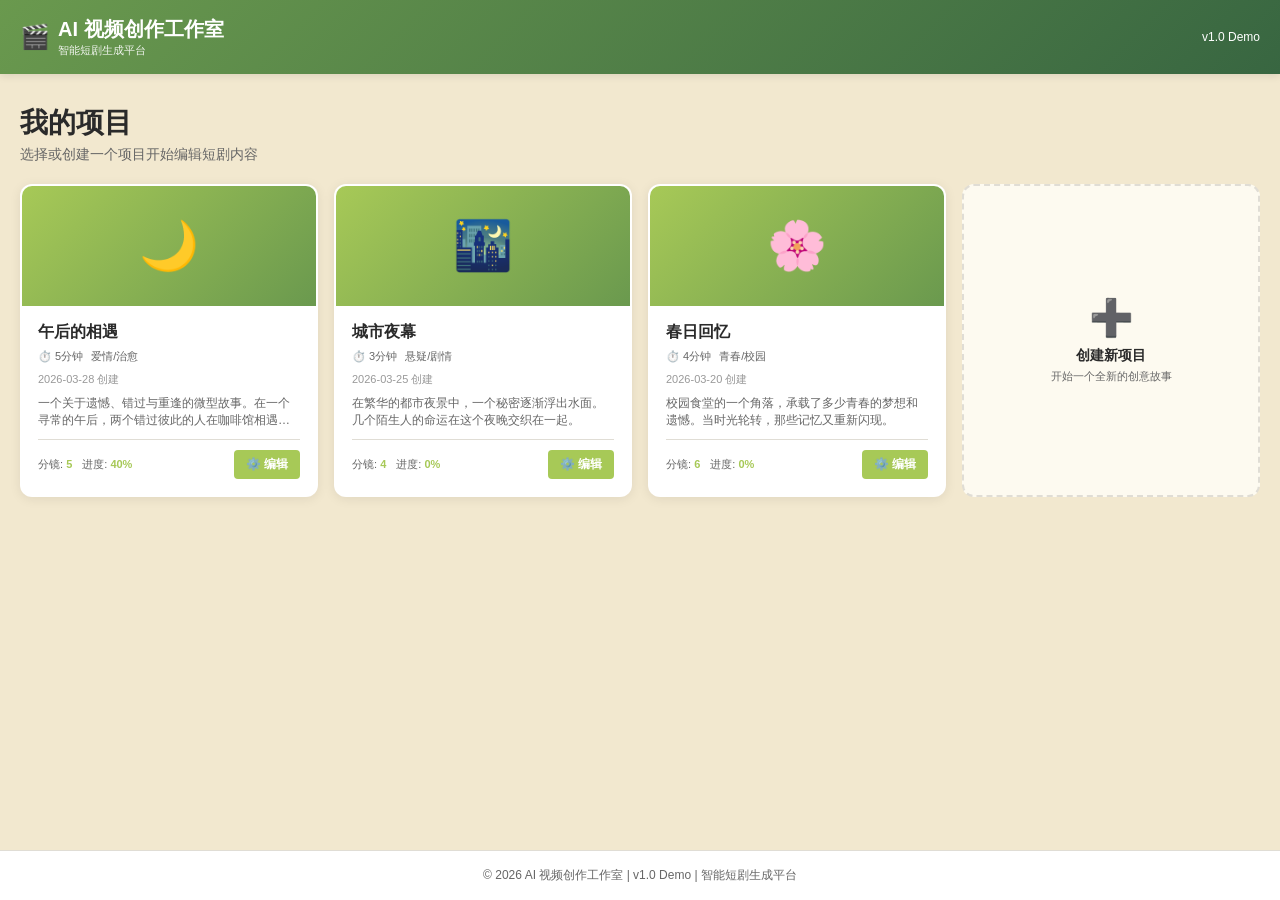
==== dashboard.html @ 42589d7a "first commit" ====
<!DOCTYPE html>
<html lang="zh-CN">
<head>
    <meta charset="UTF-8">
    <meta name="viewport" content="width=device-width, initial-scale=1.0">
    <title>AI 视频生成工作室 - 项目仪表板</title>
    <style>
        * {
            margin: 0;
            padding: 0;
            box-sizing: border-box;
        }

        body {
            background-color: #F2E8CF;
            font-family: -apple-system, BlinkMacSystemFont, 'Segoe UI', Roboto, 'Helvetica Neue', Arial, sans-serif;
            display: flex;
            flex-direction: column;
            min-height: 100vh;
        }

        main {
            flex: 1;
        }

        /* 顶部导航 */
        .header {
            background: linear-gradient(135deg, #6A994E 0%, #386641 100%);
            color: white;
            padding: 16px 20px;
            box-shadow: 0 2px 8px rgba(0, 0, 0, 0.1);
        }

        .header-content {
            max-width: 1600px;
            margin: 0 auto;
            display: flex;
            justify-content: space-between;
            align-items: center;
        }

        .logo {
            display: flex;
            align-items: center;
            gap: 8px;
        }

        .logo-text h1 {
            margin: 0;
            font-size: 20px;
            font-weight: 600;
        }

        .logo-text p {
            margin: 0;
            font-size: 11px;
            opacity: 0.9;
        }

        /* 仪表板容器 */
        .dashboard-container {
            max-width: 1600px;
            margin: 30px auto;
            padding: 0 20px;
        }

        .dashboard-title {
            font-size: 28px;
            font-weight: 700;
            color: #2a2a2a;
            margin-bottom: 4px;
        }

        .dashboard-subtitle {
            font-size: 14px;
            color: #666666;
            margin-bottom: 20px;
        }

        /* 项目网格 */
        .projects-grid {
            display: grid;
            grid-template-columns: repeat(5, 1fr);
            gap: 16px;
            margin-bottom: 20px;
        }

        /* 项目卡片 */
        .project-card {
            background: white;
            border-radius: 12px;
            overflow: hidden;
            box-shadow: 0 2px 12px rgba(0, 0, 0, 0.08);
            transition: all 0.3s ease;
            cursor: pointer;
            display: flex;
            flex-direction: column;
            border: 2px solid transparent;
        }

        .project-card:hover {
            transform: translateY(-4px);
            box-shadow: 0 8px 24px rgba(0, 0, 0, 0.12);
            border-color: #A7C957;
        }

        .project-card-image {
            width: 100%;
            height: 120px;
            background: linear-gradient(135deg, #A7C957 0%, #6A994E 100%);
            display: flex;
            align-items: center;
            justify-content: center;
            font-size: 48px;
        }

        .project-card-content {
            padding: 16px;
            flex: 1;
            display: flex;
            flex-direction: column;
        }

        .project-card-title {
            font-size: 16px;
            font-weight: 600;
            color: #2a2a2a;
            margin-bottom: 6px;
        }

        .project-card-meta {
            display: flex;
            gap: 8px;
            font-size: 11px;
            color: #666666;
            margin-bottom: 8px;
        }

        .project-card-meta span {
            display: flex;
            align-items: center;
            gap: 2px;
        }

        .project-card-desc {
            font-size: 12px;
            color: #666666;
            line-height: 1.4;
            margin-bottom: auto;
            min-height: 30px;
            display: -webkit-box;
            -webkit-line-clamp: 2;
            line-clamp: 2;
            -webkit-box-orient: vertical;
            overflow: hidden;
        }

        .project-card-footer {
            display: flex;
            justify-content: space-between;
            align-items: center;
            padding-top: 10px;
            border-top: 1px solid #e0ddd5;
            margin-top: 10px;
        }

        .project-stats {
            display: flex;
            gap: 10px;
            font-size: 11px;
        }

        .stat-item {
            color: #666666;
        }

        .stat-value {
            font-weight: 600;
            color: #A7C957;
        }

        .project-btn {
            background-color: #A7C957;
            color: white;
            border: none;
            padding: 6px 12px;
            border-radius: 4px;
            font-size: 12px;
            font-weight: 600;
            cursor: pointer;
            transition: all 0.3s ease;
            white-space: nowrap;
        }

        .project-btn:hover {
            background-color: #95b84e;
            transform: scale(1.05);
        }

        .project-btn:active {
            transform: scale(0.98);
        }

        /* 新建项目卡片 */
        .create-project-card {
            background: #fdfaf0;
            border: 2px dashed #e0ddd5;
            border-radius: 12px;
            padding: 20px 16px;
            display: flex;
            flex-direction: column;
            align-items: center;
            justify-content: center;
            cursor: pointer;
            transition: all 0.3s ease;
        }

        .create-project-card:hover {
            border-color: #A7C957;
            background: #f5f0e8;
        }

        .create-icon {
            font-size: 36px;
            margin-bottom: 8px;
        }

        .create-text {
            font-size: 14px;
            font-weight: 600;
            color: #2a2a2a;
            text-align: center;
        }

        .create-subtext {
            font-size: 11px;
            color: #666666;
            text-align: center;
            margin-top: 4px;
        }

        /* 页脚 */
        .footer {
            background: white;
            border-top: 1px solid #e0ddd5;
            padding: 16px 20px;
            margin-top: auto;
            text-align: center;
            color: #666666;
            font-size: 12px;
        }

        /* 响应式 */
        @media (max-width: 1400px) {
            .projects-grid {
                grid-template-columns: repeat(4, 1fr);
            }
        }

        @media (max-width: 1024px) {
            .projects-grid {
                grid-template-columns: repeat(3, 1fr);
            }
        }

        @media (max-width: 768px) {
            .projects-grid {
                grid-template-columns: repeat(2, 1fr);
                gap: 12px;
            }

            .header-content {
                flex-direction: column;
                gap: 12px;
                text-align: center;
            }

            .dashboard-container {
                padding: 0 12px;
            }

            .dashboard-title {
                font-size: 22px;
            }
        }

        @media (max-width: 480px) {
            .projects-grid {
                grid-template-columns: 1fr;
            }
        }
    </style>
</head>
<body>
    <!-- 顶部导航 -->
    <header class="header">
        <div class="header-content">
            <div class="logo">
                <div style="font-size: 24px;">🎬</div>
                <div class="logo-text">
                    <h1>AI 视频创作工作室</h1>
                    <p>智能短剧生成平台</p>
                </div>
            </div>
            <div style="color: white; font-size: 12px;">v1.0 Demo</div>
        </div>
    </header>

    <!-- 主内容 -->
    <main>
        <div class="dashboard-container">
        <h2 class="dashboard-title">我的项目</h2>
        <p class="dashboard-subtitle">选择或创建一个项目开始编辑短剧内容</p>

        <!-- 项目网格 -->
        <div class="projects-grid">
            <!-- 项目1: 午后的相遇 -->
            <div class="project-card" style="cursor: default;">
                <div class="project-card-image">🌙</div>
                <div class="project-card-content">
                    <div class="project-card-title">午后的相遇</div>
                    <div class="project-card-meta">
                        <span>⏱️ 5分钟</span>
                        <span>爱情/治愈</span>
                    </div>
                    <div style="font-size: 11px; color: #999; margin-bottom: 8px;">2026-03-28 创建</div>
                    <p class="project-card-desc">
                        一个关于遗憾、错过与重逢的微型故事。在一个寻常的午后，两个错过彼此的人在咖啡馆相遇，却在最后一刻再次错过。
                    </p>
                    <div class="project-card-footer">
                        <div class="project-stats">
                            <div class="stat-item">分镜: <span class="stat-value">5</span></div>
                            <div class="stat-item">进度: <span class="stat-value">40%</span></div>
                        </div>
                        <div style="display: flex; gap: 8px;">
                            <button class="project-btn" onclick="goToProject('index.html')" style="flex: 1;">⚙️ 编辑</button>
                        </div>
                    </div>
                </div>
            </div>

            <!-- 项目2: 城市夜幕 -->
            <div class="project-card" style="cursor: default;">
                <div class="project-card-image">🌃</div>
                <div class="project-card-content">
                    <div class="project-card-title">城市夜幕</div>
                    <div class="project-card-meta">
                        <span>⏱️ 3分钟</span>
                        <span>悬疑/剧情</span>
                    </div>
                    <div style="font-size: 11px; color: #999; margin-bottom: 8px;">2026-03-25 创建</div>
                    <p class="project-card-desc">
                        在繁华的都市夜景中，一个秘密逐渐浮出水面。几个陌生人的命运在这个夜晚交织在一起。
                    </p>
                    <div class="project-card-footer">
                        <div class="project-stats">
                            <div class="stat-item">分镜: <span class="stat-value">4</span></div>
                            <div class="stat-item">进度: <span class="stat-value">0%</span></div>
                        </div>
                        <div style="display: flex; gap: 8px;">
                            <button class="project-btn" onclick="goToProject('index.html')" style="flex: 1;">⚙️ 编辑</button>
                        </div>
                    </div>
                </div>
            </div>

            <!-- 项目3: 春日回忆 -->
            <div class="project-card" style="cursor: default;">
                <div class="project-card-image">🌸</div>
                <div class="project-card-content">
                    <div class="project-card-title">春日回忆</div>
                    <div class="project-card-meta">
                        <span>⏱️ 4分钟</span>
                        <span>青春/校园</span>
                    </div>
                    <div style="font-size: 11px; color: #999; margin-bottom: 8px;">2026-03-20 创建</div>
                    <p class="project-card-desc">
                        校园食堂的一个角落，承载了多少青春的梦想和遗憾。当时光轮转，那些记忆又重新闪现。
                    </p>
                    <div class="project-card-footer">
                        <div class="project-stats">
                            <div class="stat-item">分镜: <span class="stat-value">6</span></div>
                            <div class="stat-item">进度: <span class="stat-value">0%</span></div>
                        </div>
                        <div style="display: flex; gap: 8px;">
                            <button class="project-btn" onclick="goToProject('index.html')" style="flex: 1;">⚙️ 编辑</button>
                        </div>
                    </div>
                </div>
            </div>

            <!-- 创建新项目卡片 -->
            <div class="create-project-card" onclick="alert('新建项目功能即将上线...')">
                <div class="create-icon">➕</div>
                <div class="create-text">创建新项目</div>
                <div class="create-subtext">开始一个全新的创意故事</div>
            </div>
        </div>
        </div>
    </main>

    <!-- 页脚 -->
    <footer class="footer">
        <p>© 2026 AI 视频创作工作室 | v1.0 Demo | 智能短剧生成平台</p>
    </footer>

    <script>
        function goToProject(url) {
            window.location.href = url;
        }
    </script>
</body>
</html>
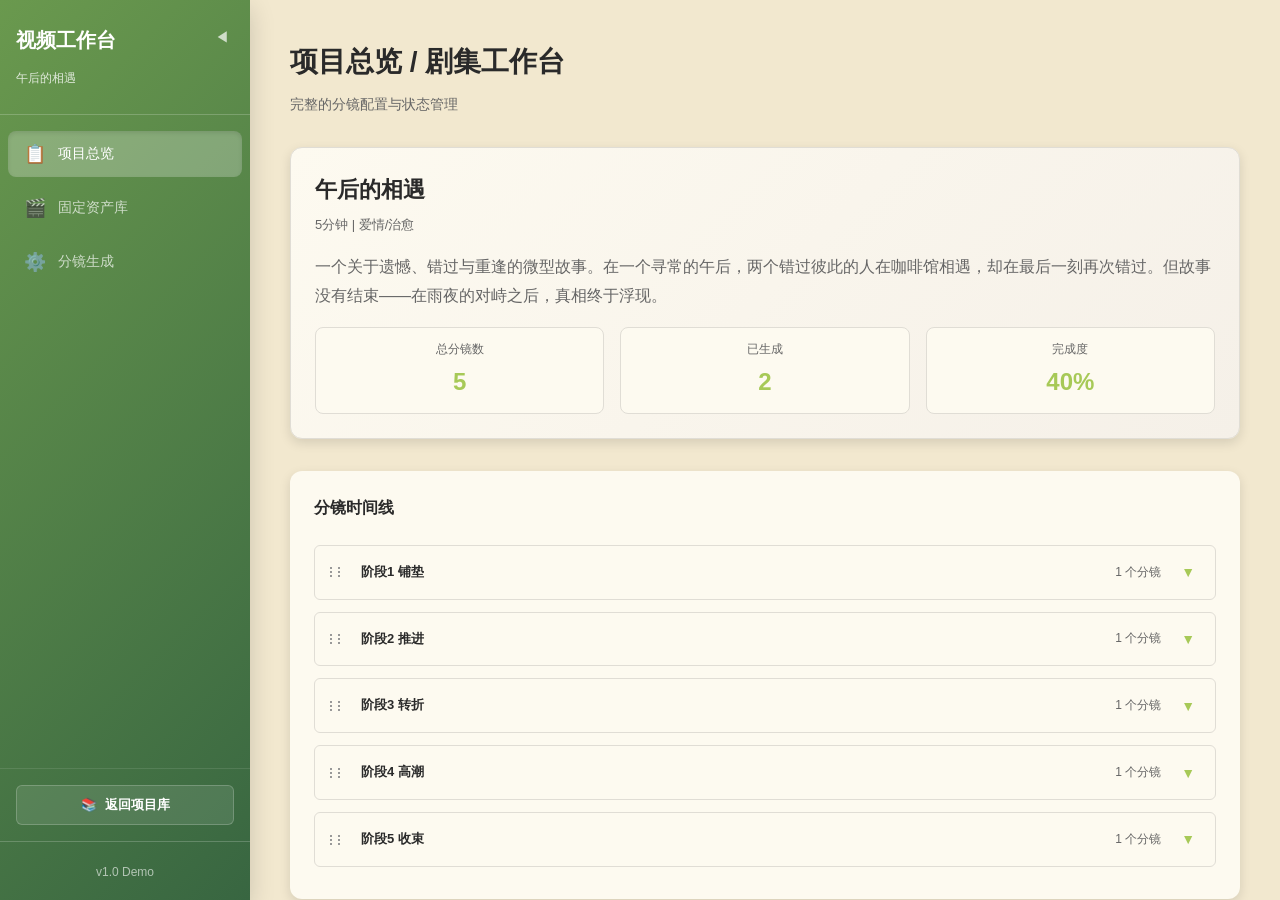
==== commit f83ffd1b: "fix the vid delete" ====
--- a/dashboard.html
+++ b/dashboard.html
@@ -3,411 +3,220 @@
 <head>
     <meta charset="UTF-8">
     <meta name="viewport" content="width=device-width, initial-scale=1.0">
-    <title>AI 视频生成工作室 - 项目仪表板</title>
-    <style>
-        * {
-            margin: 0;
-            padding: 0;
-            box-sizing: border-box;
-        }
-
-        body {
-            background-color: #F2E8CF;
-            font-family: -apple-system, BlinkMacSystemFont, 'Segoe UI', Roboto, 'Helvetica Neue', Arial, sans-serif;
-            display: flex;
-            flex-direction: column;
-            min-height: 100vh;
-        }
-
-        main {
-            flex: 1;
-        }
-
-        /* 顶部导航 */
-        .header {
-            background: linear-gradient(135deg, #6A994E 0%, #386641 100%);
-            color: white;
-            padding: 16px 20px;
-            box-shadow: 0 2px 8px rgba(0, 0, 0, 0.1);
-        }
-
-        .header-content {
-            max-width: 1600px;
-            margin: 0 auto;
-            display: flex;
-            justify-content: space-between;
-            align-items: center;
-        }
-
-        .logo {
-            display: flex;
-            align-items: center;
-            gap: 8px;
-        }
-
-        .logo-text h1 {
-            margin: 0;
-            font-size: 20px;
-            font-weight: 600;
-        }
-
-        .logo-text p {
-            margin: 0;
-            font-size: 11px;
-            opacity: 0.9;
-        }
-
-        /* 仪表板容器 */
-        .dashboard-container {
-            max-width: 1600px;
-            margin: 30px auto;
-            padding: 0 20px;
-        }
-
-        .dashboard-title {
-            font-size: 28px;
-            font-weight: 700;
-            color: #2a2a2a;
-            margin-bottom: 4px;
-        }
-
-        .dashboard-subtitle {
-            font-size: 14px;
-            color: #666666;
-            margin-bottom: 20px;
-        }
-
-        /* 项目网格 */
-        .projects-grid {
-            display: grid;
-            grid-template-columns: repeat(5, 1fr);
-            gap: 16px;
-            margin-bottom: 20px;
-        }
-
-        /* 项目卡片 */
-        .project-card {
-            background: white;
-            border-radius: 12px;
-            overflow: hidden;
-            box-shadow: 0 2px 12px rgba(0, 0, 0, 0.08);
-            transition: all 0.3s ease;
-            cursor: pointer;
-            display: flex;
-            flex-direction: column;
-            border: 2px solid transparent;
-        }
-
-        .project-card:hover {
-            transform: translateY(-4px);
-            box-shadow: 0 8px 24px rgba(0, 0, 0, 0.12);
-            border-color: #A7C957;
-        }
-
-        .project-card-image {
-            width: 100%;
-            height: 120px;
-            background: linear-gradient(135deg, #A7C957 0%, #6A994E 100%);
-            display: flex;
-            align-items: center;
-            justify-content: center;
-            font-size: 48px;
-        }
-
-        .project-card-content {
-            padding: 16px;
-            flex: 1;
-            display: flex;
-            flex-direction: column;
-        }
-
-        .project-card-title {
-            font-size: 16px;
-            font-weight: 600;
-            color: #2a2a2a;
-            margin-bottom: 6px;
-        }
-
-        .project-card-meta {
-            display: flex;
-            gap: 8px;
-            font-size: 11px;
-            color: #666666;
-            margin-bottom: 8px;
-        }
-
-        .project-card-meta span {
-            display: flex;
-            align-items: center;
-            gap: 2px;
-        }
-
-        .project-card-desc {
-            font-size: 12px;
-            color: #666666;
-            line-height: 1.4;
-            margin-bottom: auto;
-            min-height: 30px;
-            display: -webkit-box;
-            -webkit-line-clamp: 2;
-            line-clamp: 2;
-            -webkit-box-orient: vertical;
-            overflow: hidden;
-        }
-
-        .project-card-footer {
-            display: flex;
-            justify-content: space-between;
-            align-items: center;
-            padding-top: 10px;
-            border-top: 1px solid #e0ddd5;
-            margin-top: 10px;
-        }
-
-        .project-stats {
-            display: flex;
-            gap: 10px;
-            font-size: 11px;
-        }
-
-        .stat-item {
-            color: #666666;
-        }
-
-        .stat-value {
-            font-weight: 600;
-            color: #A7C957;
-        }
-
-        .project-btn {
-            background-color: #A7C957;
-            color: white;
-            border: none;
-            padding: 6px 12px;
-            border-radius: 4px;
-            font-size: 12px;
-            font-weight: 600;
-            cursor: pointer;
-            transition: all 0.3s ease;
-            white-space: nowrap;
-        }
-
-        .project-btn:hover {
-            background-color: #95b84e;
-            transform: scale(1.05);
-        }
-
-        .project-btn:active {
-            transform: scale(0.98);
-        }
-
-        /* 新建项目卡片 */
-        .create-project-card {
-            background: #fdfaf0;
-            border: 2px dashed #e0ddd5;
-            border-radius: 12px;
-            padding: 20px 16px;
-            display: flex;
-            flex-direction: column;
-            align-items: center;
-            justify-content: center;
-            cursor: pointer;
-            transition: all 0.3s ease;
-        }
-
-        .create-project-card:hover {
-            border-color: #A7C957;
-            background: #f5f0e8;
-        }
-
-        .create-icon {
-            font-size: 36px;
-            margin-bottom: 8px;
-        }
-
-        .create-text {
-            font-size: 14px;
-            font-weight: 600;
-            color: #2a2a2a;
-            text-align: center;
-        }
-
-        .create-subtext {
-            font-size: 11px;
-            color: #666666;
-            text-align: center;
-            margin-top: 4px;
-        }
-
-        /* 页脚 */
-        .footer {
-            background: white;
-            border-top: 1px solid #e0ddd5;
-            padding: 16px 20px;
-            margin-top: auto;
-            text-align: center;
-            color: #666666;
-            font-size: 12px;
-        }
-
-        /* 响应式 */
-        @media (max-width: 1400px) {
-            .projects-grid {
-                grid-template-columns: repeat(4, 1fr);
-            }
-        }
-
-        @media (max-width: 1024px) {
-            .projects-grid {
-                grid-template-columns: repeat(3, 1fr);
-            }
-        }
-
-        @media (max-width: 768px) {
-            .projects-grid {
-                grid-template-columns: repeat(2, 1fr);
-                gap: 12px;
-            }
-
-            .header-content {
-                flex-direction: column;
-                gap: 12px;
-                text-align: center;
-            }
-
-            .dashboard-container {
-                padding: 0 12px;
-            }
-
-            .dashboard-title {
-                font-size: 22px;
-            }
-        }
-
-        @media (max-width: 480px) {
-            .projects-grid {
-                grid-template-columns: 1fr;
-            }
-        }
-    </style>
+    <title>AI 视频生成控制工作台</title>
+    <link rel="stylesheet" href="styles.css">
 </head>
 <body>
-    <!-- 顶部导航 -->
-    <header class="header">
-        <div class="header-content">
-            <div class="logo">
-                <div style="font-size: 24px;">🎬</div>
-                <div class="logo-text">
-                    <h1>AI 视频创作工作室</h1>
-                    <p>智能短剧生成平台</p>
-                </div>
-            </div>
-            <div style="color: white; font-size: 12px;">v1.0 Demo</div>
-        </div>
-    </header>
-
-    <!-- 主内容 -->
-    <main>
-        <div class="dashboard-container">
-        <h2 class="dashboard-title">我的项目</h2>
-        <p class="dashboard-subtitle">选择或创建一个项目开始编辑短剧内容</p>
-
-        <!-- 项目网格 -->
-        <div class="projects-grid">
-            <!-- 项目1: 午后的相遇 -->
-            <div class="project-card" style="cursor: default;">
-                <div class="project-card-image">🌙</div>
-                <div class="project-card-content">
-                    <div class="project-card-title">午后的相遇</div>
-                    <div class="project-card-meta">
-                        <span>⏱️ 5分钟</span>
-                        <span>爱情/治愈</span>
-                    </div>
-                    <div style="font-size: 11px; color: #999; margin-bottom: 8px;">2026-03-28 创建</div>
-                    <p class="project-card-desc">
-                        一个关于遗憾、错过与重逢的微型故事。在一个寻常的午后，两个错过彼此的人在咖啡馆相遇，却在最后一刻再次错过。
-                    </p>
-                    <div class="project-card-footer">
-                        <div class="project-stats">
-                            <div class="stat-item">分镜: <span class="stat-value">5</span></div>
-                            <div class="stat-item">进度: <span class="stat-value">40%</span></div>
-                        </div>
-                        <div style="display: flex; gap: 8px;">
-                            <button class="project-btn" onclick="goToProject('index.html')" style="flex: 1;">⚙️ 编辑</button>
-                        </div>
-                    </div>
-                </div>
-            </div>
-
-            <!-- 项目2: 城市夜幕 -->
-            <div class="project-card" style="cursor: default;">
-                <div class="project-card-image">🌃</div>
-                <div class="project-card-content">
-                    <div class="project-card-title">城市夜幕</div>
-                    <div class="project-card-meta">
-                        <span>⏱️ 3分钟</span>
-                        <span>悬疑/剧情</span>
-                    </div>
-                    <div style="font-size: 11px; color: #999; margin-bottom: 8px;">2026-03-25 创建</div>
-                    <p class="project-card-desc">
-                        在繁华的都市夜景中，一个秘密逐渐浮出水面。几个陌生人的命运在这个夜晚交织在一起。
-                    </p>
-                    <div class="project-card-footer">
-                        <div class="project-stats">
-                            <div class="stat-item">分镜: <span class="stat-value">4</span></div>
-                            <div class="stat-item">进度: <span class="stat-value">0%</span></div>
-                        </div>
-                        <div style="display: flex; gap: 8px;">
-                            <button class="project-btn" onclick="goToProject('index.html')" style="flex: 1;">⚙️ 编辑</button>
-                        </div>
-                    </div>
-                </div>
-            </div>
-
-            <!-- 项目3: 春日回忆 -->
-            <div class="project-card" style="cursor: default;">
-                <div class="project-card-image">🌸</div>
-                <div class="project-card-content">
-                    <div class="project-card-title">春日回忆</div>
-                    <div class="project-card-meta">
-                        <span>⏱️ 4分钟</span>
-                        <span>青春/校园</span>
-                    </div>
-                    <div style="font-size: 11px; color: #999; margin-bottom: 8px;">2026-03-20 创建</div>
-                    <p class="project-card-desc">
-                        校园食堂的一个角落，承载了多少青春的梦想和遗憾。当时光轮转，那些记忆又重新闪现。
-                    </p>
-                    <div class="project-card-footer">
-                        <div class="project-stats">
-                            <div class="stat-item">分镜: <span class="stat-value">6</span></div>
-                            <div class="stat-item">进度: <span class="stat-value">0%</span></div>
-                        </div>
-                        <div style="display: flex; gap: 8px;">
-                            <button class="project-btn" onclick="goToProject('index.html')" style="flex: 1;">⚙️ 编辑</button>
-                        </div>
-                    </div>
-                </div>
-            </div>
-
-            <!-- 创建新项目卡片 -->
-            <div class="create-project-card" onclick="alert('新建项目功能即将上线...')">
-                <div class="create-icon">➕</div>
-                <div class="create-text">创建新项目</div>
-                <div class="create-subtext">开始一个全新的创意故事</div>
-            </div>
-        </div>
-        </div>
+    <!-- 侧边栏导航 -->
+    <aside class="sidebar" id="sidebar">
+        <div class="sidebar-header">
+            <div style="display: flex; justify-content: space-between; align-items: flex-start; width: 100%;">
+                <div>
+                    <h1>视频工作台</h1>
+                    <span class="project-title">午后的相遇</span>
+                </div>
+                <button id="sidebarToggle" class="sidebar-toggle" onclick="toggleSidebar()">
+                    <span class="toggle-icon">◀</span>
+                </button>
+            </div>
+        </div>
+        <nav class="sidebar-nav">
+            <button class="nav-btn active" data-page="overview">
+                <span class="nav-icon">📋</span>
+                <span>项目总览</span>
+            </button>
+            <button class="nav-btn" data-page="assets">
+                <span class="nav-icon">🎬</span>
+                <span>固定资产库</span>
+            </button>
+            <button class="nav-btn" data-page="control">
+                <span class="nav-icon">⚙️</span>
+                <span>分镜生成</span>
+            </button>
+        </nav>
+        <div style="padding: 16px; margin-top: auto; border-top: 1px solid rgba(255,255,255,0.1);">
+            <button onclick="window.location.href='dashboard.html'" style="width: 100%; padding: 10px 16px; background-color: rgba(255,255,255,0.1); color: white; border: 1px solid rgba(255,255,255,0.2); border-radius: 6px; font-size: 13px; font-weight: 600; cursor: pointer; transition: all 0.3s ease;">
+                <span style="margin-right: 8px;">📚</span>返回项目库
+            </button>
+        </div>
+        <div class="sidebar-footer">
+            <span class="version">v1.0 Demo</span>
+        </div>
+    </aside>
+
+    <!-- 主内容区 -->
+    <main class="main-content">
+        <!-- 页面1：项目总览 -->
+        <section id="overview-page" class="page active">
+            <div class="page-header">
+                <h2>项目总览 / 剧集工作台</h2>
+                <p class="subtitle">完整的分镜配置与状态管理</p>
+            </div>
+
+            <div class="overview-container">
+                <!-- 剧集信息卡 -->
+                <div class="episode-info-card">
+                    <div class="episode-header">
+                        <h3 id="episodeTitle">午后的相遇</h3>
+                        <span class="episode-meta">5分钟 | 爱情/治愈</span>
+                    </div>
+                    <p id="episodeSummary" class="episode-summary"></p>
+                    <div class="episode-stats">
+                        <div class="stat">
+                            <span class="stat-label">总分镜数</span>
+                            <span class="stat-value" id="totalShots">5</span>
+                        </div>
+                        <div class="stat">
+                            <span class="stat-label">已生成</span>
+                            <span class="stat-value" id="completedShots">5</span>
+                        </div>
+                        <div class="stat">
+                            <span class="stat-label">完成度</span>
+                            <span class="stat-value" id="completionRate">100%</span>
+                        </div>
+                    </div>
+                </div>
+
+                <!-- 分镜时间线 -->
+                <div class="timeline-section">
+                    <h3>分镜时间线</h3>
+                    <div class="timeline" id="overviewTimeline"></div>
+                </div>
+            </div>
+        </section>
+
+        <!-- 页面2：固定资产库 -->
+        <section id="assets-page" class="page">
+            <div class="page-header">
+                <h2>固定资产库</h2>
+                <p class="subtitle">角色、场景、道具、风格的统一管理</p>
+            </div>
+
+            <div class="assets-container">
+                <!-- 资产分类标签页 -->
+                <div class="assets-tabs">
+                    <button class="asset-tab active" data-asset-type="characters">👤 角色</button>
+                    <button class="asset-tab" data-asset-type="scenes">🏞️ 场景</button>
+                    <button class="asset-tab" data-asset-type="props">🎁 道具</button>
+                    <button class="asset-tab" data-asset-type="styles">🎨 风格</button>
+                </div>
+
+                <!-- 资产卡片容器 -->
+                <div class="assets-grid-wrapper">
+                    <div id="assetsGrid" class="assets-grid"></div>
+                </div>
+            </div>
+
+            <!-- 资产编辑弹窗 -->
+            <div id="assetEditModal" class="modal" style="display: none;">
+                <div class="modal-content asset-edit-modal-content">
+                    <div class="modal-header">
+                        <h3 id="assetEditTitle" class="asset-title-editable asset-title-display" ondblclick="editAssetTitle()">资产名称</h3>
+                        <input type="text" id="assetEditTitleInput" class="asset-title-input asset-title-input-control" onblur="saveAssetTitle()" onkeydown="if(event.key==='Enter') saveAssetTitle()">
+                        <button class="modal-close" onclick="closeAssetEditModal()">&times;</button>
+                    </div>
+
+                    <div class="modal-body">
+                        <!-- 说明 (必需) -->
+                        <div class="form-group">
+                            <label>说明 <span style="color: #A7C957;">*</span></label>
+                            <textarea id="assetEditDescription" class="form-control" rows="3"></textarea>
+                        </div>
+
+                        <!-- 属性列表 -->
+                        <div class="form-group" style="margin-top: 20px; padding-top: 16px; border-top: 1px solid #e0ddd5;">
+                            <div style="display: flex; justify-content: space-between; align-items: center; margin-bottom: 12px;">
+                                <label style="margin: 0; font-weight: 600;">其他属性</label>
+                                <button class="btn-add-attr" onclick="addAttributeField()">+ 添加属性</button>
+                            </div>
+                            <div id="assetExtraAttributes" class="asset-extra-attributes">
+                                <!-- 动态加载额外属性 -->
+                            </div>
+                        </div>
+                    </div>
+
+                    <div class="modal-footer">
+                        <button class="btn btn-danger" onclick="deleteAsset()" style="margin-right: auto;">🗑️ 删除</button>
+                        <button class="btn btn-secondary" onclick="closeAssetEditModal()">关闭</button>
+                        <button class="btn btn-primary" onclick="saveAssetEdit()">保存</button>
+                    </div>
+                </div>
+            </div>
+        </section>
+
+        <!-- 页面3：分镜结构化控制 -->
+        <section id="control-page" class="page">
+            <div class="page-header">
+                <h2>分镜生成</h2>
+                <p class="subtitle">核心编辑界面</p>
+            </div>
+
+            <div class="control-layout">
+                <!-- 左侧：分镜列表 -->
+                <div class="control-left">
+                    <h3>分镜列表</h3>
+                    <div id="controlShotList" class="shot-list"></div>
+                </div>
+
+                <!-- 中间：配置表单 -->
+                <div class="control-middle">
+                    <div class="form-header">
+                        <h3>分镜配置</h3>
+                        <button id="editModeToggle" class="btn-edit-toggle">✏️ 编辑</button>
+                    </div>
+                    <div id="configForm" class="config-form">
+                        <!-- 动态加载表单内容 -->
+                    </div>
+                </div>
+
+                <!-- 右侧：预览区 -->
+                <div class="control-right">
+                    <div class="preview-section">
+                        <h3>生成预览</h3>
+                        <div id="previewArea" class="preview-area">
+                            <div class="preview-placeholder">选择分镜查看预览</div>
+                        </div>
+                        <button id="generateBtn" class="btn-generate" style="display:none;">
+                            🚀 生成分镜
+                        </button>
+                    </div>
+
+                    <!-- 版本历史 -->
+                    <div class="history-section">
+                        <h3>版本历史</h3>
+                        <div id="versionHistory" class="version-history">
+                            <p class="placeholder-text">暂无版本</p>
+                        </div>
+                        <button id="regenBtn" class="btn-regen" style="display:none;">
+                            🔄 局部重生成
+                        </button>
+                    </div>
+                </div>
+            </div>
+        </section>
     </main>
 
-    <!-- 页脚 -->
-    <footer class="footer">
-        <p>© 2026 AI 视频创作工作室 | v1.0 Demo | 智能短剧生成平台</p>
-    </footer>
-
-    <script>
-        function goToProject(url) {
-            window.location.href = url;
-        }
-    </script>
+    <!-- 模态框：一致性提醒 -->
+    <div id="consistencyModal" class="modal" style="display:none;">
+        <div class="modal-content">
+            <h3>⚠️ 连续性检查</h3>
+            <p id="consistencyMessage"></p>
+            <div class="modal-actions">
+                <button id="continueBtn" class="btn btn-primary">继续</button>
+                <button id="cancelBtn" class="btn btn-secondary">取消</button>
+            </div>
+        </div>
+    </div>
+
+    <!-- 模态框：生成加载 -->
+    <div id="loadingModal" class="modal" style="display:none;">
+        <div class="modal-content loading-modal">
+            <div class="spinner"></div>
+            <p>AI 正在生成分镜...</p>
+            <span class="loading-subtitle">这通常需要 30-60 秒</span>
+        </div>
+    </div>
+
+    <script src="app.js"></script>
 </body>
 </html>
--- a/styles.css
+++ b/styles.css
@@ -0,0 +1,1394 @@
+/* 全局样式 */
+* {
+    margin: 0;
+    padding: 0;
+    box-sizing: border-box;
+}
+
+:root {
+    --primary-color: #A7C957;
+    --primary-light: #B8D968;
+    --primary-dark: #6A994E;
+    --secondary-color: #386641;
+    --accent-color: #A7C957;
+    --bg-primary: #F2E8CF;
+    --bg-secondary: #fdfaf0;
+    --text-primary: #2a2a2a;
+    --text-secondary: #666666;
+    --border-color: #e0ddd5;
+    --success-color: #A7C957;
+    --warning-color: #BC4749;
+    --shadow-sm: 0 2px 4px rgba(0,0,0,0.08);
+    --shadow-md: 0 4px 12px rgba(0,0,0,0.12);
+    --shadow-lg: 0 8px 24px rgba(0,0,0,0.16);
+    --transition: all 0.3s cubic-bezier(0.4, 0, 0.2, 1);
+}
+
+body {
+    font-family: -apple-system, BlinkMacSystemFont, 'Segoe UI', 'Roboto', 'Oxygen',
+        'Ubuntu', 'Cantarell', 'Fira Sans', 'Droid Sans', 'Helvetica Neue', sans-serif;
+    background-color: #F2E8CF;
+    color: var(--text-primary);
+    line-height: 1.6;
+    display: flex;
+}
+
+/* 侧边栏 */
+.sidebar {
+    width: 250px;
+    background: linear-gradient(135deg, #6A994E 0%, #386641 100%);
+    color: white;
+    display: flex;
+    flex-direction: column;
+    box-shadow: var(--shadow-lg);
+    position: fixed;
+    height: 100vh;
+    left: 0;
+    top: 0;
+    z-index: 100;
+    transition: width 0.3s ease;
+}
+
+.sidebar.collapsed {
+    width: 60px;
+}
+
+.sidebar-header {
+    padding: 24px 16px;
+    border-bottom: 1px solid rgba(255, 255, 255, 0.2);
+}
+
+.sidebar-header h1 {
+    font-size: 20px;
+    font-weight: 700;
+    margin-bottom: 8px;
+}
+
+.project-title {
+    font-size: 12px;
+    opacity: 0.8;
+}
+
+.sidebar-nav {
+    flex: 1;
+    padding: 16px 0;
+    display: flex;
+    flex-direction: column;
+    gap: 8px;
+}
+
+.nav-btn {
+    display: flex;
+    align-items: center;
+    gap: 12px;
+    padding: 12px 16px;
+    background: none;
+    border: none;
+    color: rgba(255, 255, 255, 0.7);
+    cursor: pointer;
+    font-size: 14px;
+    font-weight: 500;
+    transition: var(--transition);
+    margin: 0 8px;
+    border-radius: 8px;
+}
+
+.nav-btn:hover {
+    background: rgba(255, 255, 255, 0.15);
+    color: white;
+}
+
+.nav-btn.active {
+    background: rgba(255, 255, 255, 0.25);
+    color: white;
+    box-shadow: inset 0 2px 4px rgba(0, 0, 0, 0.1);
+}
+
+.nav-icon {
+    font-size: 18px;
+}
+
+.sidebar-footer {
+    padding: 16px;
+    border-top: 1px solid rgba(255, 255, 255, 0.2);
+    text-align: center;
+}
+
+.sidebar-toggle {
+    background: none;
+    border: none;
+    color: white;
+    width: 24px;
+    height: 24px;
+    border-radius: 0;
+    cursor: pointer;
+    display: flex;
+    align-items: center;
+    justify-content: center;
+    font-size: 14px;
+    transition: opacity 0.3s ease;
+    flex-shrink: 0;
+    opacity: 0.7;
+    margin-top: 2px;
+}
+
+.sidebar-toggle:hover {
+    background: none;
+    opacity: 1;
+}
+
+.toggle-icon {
+    display: inline-block;
+    transition: transform 0.3s ease;
+}
+
+.sidebar.collapsed {
+    width: 60px;
+}
+
+.sidebar.collapsed .sidebar-header {
+    padding: 8px;
+    display: flex;
+    align-items: center;
+    justify-content: center;
+}
+
+.sidebar.collapsed .sidebar-header > div {
+    width: 100%;
+    display: flex;
+    justify-content: center;
+    align-items: flex-start;
+}
+
+.sidebar.collapsed .sidebar-header > div > div:first-child {
+    display: none;
+}
+
+.sidebar.collapsed .sidebar-nav {
+    padding: 8px 0;
+}
+
+.sidebar.collapsed .nav-btn {
+    padding: 12px;
+    margin: 0 4px;
+    justify-content: center;
+}
+
+.sidebar.collapsed .nav-btn span:last-child {
+    display: none;
+}
+
+.sidebar.collapsed .nav-icon {
+    font-size: 24px;
+}
+
+.sidebar.collapsed .sidebar-footer {
+    padding: 8px;
+    font-size: 10px;
+}
+
+.sidebar.collapsed .sidebar-toggle {
+    position: static;
+    width: 24px;
+    height: 24px;
+    font-size: 14px;
+}
+
+.sidebar.collapsed .toggle-icon {
+    transform: rotate(180deg);
+}
+
+.version {
+    font-size: 12px;
+    opacity: 0.6;
+}
+
+/* 主内容区 */
+.main-content {
+    flex: 1;
+    margin-left: 250px;
+    overflow-y: auto;
+    max-height: 100vh;
+    transition: margin-left 0.3s ease;
+}
+
+.main-content.sidebar-collapsed {
+    margin-left: 60px;
+}
+
+.page {
+    display: none;
+    padding: 40px;
+    animation: fadeIn 0.3s ease-in;
+}
+
+.page.active {
+    display: block;
+}
+
+@keyframes fadeIn {
+    from {
+        opacity: 0;
+        transform: translateY(10px);
+    }
+    to {
+        opacity: 1;
+        transform: translateY(0);
+    }
+}
+
+.page-header {
+    margin-bottom: 32px;
+}
+
+.page-header h2 {
+    font-size: 28px;
+    font-weight: 700;
+    margin-bottom: 8px;
+}
+
+.subtitle {
+    color: var(--text-secondary);
+    font-size: 14px;
+}
+
+/* ============ 项目总览 ============ */
+.overview-container {
+    display: flex;
+    flex-direction: column;
+    gap: 32px;
+}
+
+.episode-info-card {
+    background: var(--bg-secondary);
+    padding: 24px;
+    border-radius: 12px;
+    box-shadow: var(--shadow-md);
+    background: linear-gradient(135deg, #fdfaf0 0%, #f5f0e8 100%);
+    border: 1px solid #e0ddd5;
+}
+
+.episode-header {
+    margin-bottom: 16px;
+}
+
+.episode-header h3 {
+    font-size: 22px;
+    font-weight: 700;
+    margin-bottom: 4px;
+}
+
+.episode-meta {
+    font-size: 13px;
+    color: var(--text-secondary);
+}
+
+.episode-summary {
+    color: var(--text-secondary);
+    margin-bottom: 16px;
+    line-height: 1.8;
+}
+
+.episode-stats {
+    display: grid;
+    grid-template-columns: repeat(3, 1fr);
+    gap: 16px;
+}
+
+.stat {
+    display: flex;
+    flex-direction: column;
+    align-items: center;
+    padding: 12px;
+    background: #fdfaf0;
+    border-radius: 8px;
+    border: 1px solid #e0ddd5;
+    color: var(--text-primary);
+}
+
+.stat-label {
+    font-size: 12px;
+    color: var(--text-secondary);
+    margin-bottom: 4px;
+}
+
+.stat-value {
+    font-size: 24px;
+    font-weight: 700;
+    color: var(--primary-color);
+}
+
+.timeline-section {
+    background: var(--bg-secondary);
+    padding: 24px;
+    border-radius: 12px;
+    box-shadow: var(--shadow-md);
+}
+
+.timeline-section h3 {
+    font-size: 16px;
+    font-weight: 700;
+    margin-bottom: 16px;
+}
+
+.timeline {
+    display: flex;
+    flex-direction: column;
+    gap: 12px;
+    padding: 8px 0;
+}
+
+.timeline-item {
+    display: flex;
+    flex-direction: column;
+    align-items: center;
+    min-width: 120px;
+    padding: 12px;
+    background: #fdfaf0;
+    border-radius: 8px;
+    border: 2px solid var(--border-color);
+    cursor: pointer;
+    transition: var(--transition);
+    color: var(--text-primary);
+}
+
+.timeline-item:hover {
+    border-color: var(--primary-color);
+    transform: translateY(-2px);
+}
+
+.timeline-number {
+    font-size: 18px;
+    font-weight: 700;
+    color: var(--primary-color);
+    margin-bottom: 4px;
+}
+
+.timeline-stage {
+    font-size: 12px;
+    background: var(--accent-color);
+    color: var(--text-primary);
+    padding: 2px 8px;
+    border-radius: 4px;
+    margin-bottom: 4px;
+}
+
+.timeline-status {
+    font-size: 11px;
+    color: var(--success-color);
+    font-weight: 600;
+}
+
+.shots-grid {
+    background: var(--bg-secondary);
+    padding: 24px;
+    border-radius: 12px;
+    box-shadow: var(--shadow-md);
+}
+
+.shots-grid h3 {
+    font-size: 16px;
+    font-weight: 700;
+    margin-bottom: 16px;
+}
+
+.grid-container {
+    display: grid;
+    grid-template-columns: repeat(auto-fill, minmax(300px, 1fr));
+    gap: 16px;
+}
+
+.shot-card {
+    background: linear-gradient(135deg, #fdfaf0 0%, #f5f0e8 100%);
+    padding: 16px;
+    border-radius: 8px;
+    border: 1px solid var(--border-color);
+    cursor: pointer;
+    transition: var(--transition);
+    color: var(--text-primary);
+}
+
+.shot-card:hover {
+    transform: translateY(-4px);
+    box-shadow: var(--shadow-lg);
+    border-color: var(--primary-color);
+}
+
+.shot-card-header {
+    display: flex;
+    justify-content: space-between;
+    align-items: flex-start;
+    margin-bottom: 8px;
+}
+
+.shot-card-title {
+    font-weight: 700;
+    font-size: 14px;
+}
+
+.shot-card-stage {
+    font-size: 11px;
+    padding: 3px 8px;
+    background: var(--accent-color);
+    border-radius: 3px;
+    color: var(--text-primary);
+}
+
+.shot-card-desc {
+    font-size: 12px;
+    color: var(--text-secondary);
+    margin-bottom: 12px;
+    line-height: 1.5;
+}
+
+.shot-card-meta {
+    display: flex;
+    gap: 8px;
+    font-size: 11px;
+    color: var(--text-secondary);
+}
+
+/* ============ 资产库 ============ */
+.assets-container {
+    background: var(--bg-secondary);
+    padding: 24px;
+    border-radius: 12px;
+    box-shadow: var(--shadow-md);
+}
+
+.assets-tabs {
+    display: flex;
+    gap: 8px;
+    margin-bottom: 24px;
+    border-bottom: 2px solid var(--border-color);
+}
+
+.asset-tab {
+    padding: 12px 16px;
+    background: none;
+    border: none;
+    font-size: 14px;
+    font-weight: 600;
+    color: var(--text-secondary);
+    cursor: pointer;
+    position: relative;
+    transition: var(--transition);
+}
+
+.asset-tab:hover {
+    color: var(--text-primary);
+}
+
+.asset-tab.active {
+    color: var(--primary-color);
+    font-weight: 700;
+}
+
+.asset-tab.active::after {
+    content: '';
+    position: absolute;
+    bottom: -2px;
+    left: 0;
+    right: 0;
+    height: 3px;
+    background: var(--primary-color);
+}
+
+.assets-grid-wrapper {
+    margin-bottom: 32px;
+}
+
+.assets-grid {
+    display: grid;
+    grid-template-columns: repeat(auto-fill, minmax(140px, 1fr));
+    gap: 12px;
+    contain: layout;
+    min-height: 200px;
+}
+
+.asset-card {
+    background: linear-gradient(135deg, #fdfaf0 0%, #f5f0e8 100%);
+    border: 2px solid var(--border-color);
+    border-radius: 8px;
+    overflow: hidden;
+    transition: var(--transition);
+    cursor: pointer;
+}
+
+.asset-card:hover {
+    border-color: var(--primary-color);
+    transform: translateY(-4px);
+    box-shadow: var(--shadow-lg);
+}
+
+.asset-thumbnail {
+    width: 100%;
+    height: 100px;
+    background: linear-gradient(135deg, #386641 0%, #6A994E 100%);
+    display: flex;
+    align-items: center;
+    justify-content: center;
+    font-size: 40px;
+    color: white;
+}
+
+.asset-info {
+    padding: 8px;
+}
+
+.asset-name {
+    font-weight: 700;
+    font-size: 12px;
+    margin-bottom: 2px;
+}
+
+.asset-desc {
+    font-size: 10px;
+    color: var(--text-secondary);
+    margin-bottom: 4px;
+    line-height: 1.3;
+    overflow: hidden;
+    text-overflow: ellipsis;
+    display: -webkit-box;
+    -webkit-line-clamp: 2;
+    -webkit-box-orient: vertical;
+}
+
+.asset-action {
+    display: flex;
+    gap: 6px;
+}
+
+.btn-small {
+    flex: 1;
+    padding: 4px 8px;
+    font-size: 11px;
+    border: none;
+    border-radius: 4px;
+    cursor: pointer;
+    transition: var(--transition);
+}
+
+.btn-add {
+    background: var(--primary-color);
+    color: #1a1a1a;
+}
+
+.btn-add:hover {
+    background: var(--primary-dark);
+}
+
+/* ============ 分镜控制 ============ */
+.control-layout {
+    display: grid;
+    grid-template-columns: 240px 1fr 360px;
+    gap: 24px;
+}
+
+.control-left,
+.control-middle,
+.control-right {
+    background: var(--bg-secondary);
+    border-radius: 12px;
+    box-shadow: var(--shadow-md);
+    padding: 20px;
+}
+
+.control-left h3,
+.control-middle h3,
+.control-right h3,
+.preview-section h3,
+.history-section h3 {
+    font-size: 14px;
+    font-weight: 700;
+    margin-bottom: 12px;
+    color: var(--text-primary);
+}
+
+.shot-list {
+    display: flex;
+    flex-direction: column;
+    gap: 8px;
+}
+
+.shot-list-item {
+    padding: 10px 12px;
+    background: #ffffff;
+    border: 2px solid var(--border-color);
+    border-radius: 6px;
+    cursor: pointer;
+    transition: var(--transition);
+    font-size: 13px;
+    font-weight: 500;
+    color: var(--text-primary);
+}
+
+.shot-list-item:hover {
+    border-color: var(--primary-color);
+}
+
+.shot-list-item.active {
+    background: linear-gradient(135deg, #f0f4e8 0%, #e8f0e0 100%);
+    border-color: #A7C957;
+    color: #6A994E;
+    font-weight: 700;
+}
+
+.shot-list-add-btn {
+    background: linear-gradient(135deg, #A7C957 0%, #8fb545 100%);
+    border-color: #8fb545 !important;
+    color: #ffffff;
+    font-weight: 600;
+    display: flex;
+    align-items: center;
+    justify-content: center;
+}
+
+.shot-list-add-btn:hover {
+    background: linear-gradient(135deg, #8fb545 0%, #7da845 100%);
+    border-color: #6A994E !important;
+    box-shadow: 0 4px 12px rgba(167, 201, 87, 0.3);
+}
+
+/* 配置表单 */
+.config-form {
+    display: flex;
+    flex-direction: column;
+    gap: 20px;
+    background: #ffffff;
+    border: 1px solid var(--border-color);
+    border-radius: 8px;
+    padding: 16px;
+    min-height: 300px;
+}
+
+.form-header {
+    display: flex;
+    justify-content: space-between;
+    align-items: center;
+    margin-bottom: 20px;
+}
+
+.form-header h3 {
+    font-size: 14px;
+    font-weight: 700;
+    color: var(--text-primary);
+}
+
+.btn-edit-toggle {
+    padding: 8px 12px;
+    background: #A7C957;
+    color: #1a1a1a;
+    border: none;
+    border-radius: 6px;
+    font-size: 12px;
+    font-weight: 600;
+    cursor: pointer;
+    transition: var(--transition);
+}
+
+.btn-edit-toggle:hover {
+    background: #B8D968;
+    transform: translateY(-1px);
+    color: #1a1a1a;
+}
+
+.btn-edit-toggle.editing {
+    background: #B8D968;
+    color: #1a1a1a;
+}
+
+.btn-edit-toggle.editing:hover {
+    background: #A7C957;
+    color: #1a1a1a;
+}
+
+.form-group {
+    display: flex;
+    flex-direction: column;
+    gap: 6px;
+}
+
+.form-label {
+    font-size: 13px;
+    font-weight: 700;
+    color: var(--text-primary);
+}
+
+.form-input,
+.form-select,
+.form-textarea {
+    padding: 10px 12px;
+    border: 1px solid var(--border-color);
+    border-radius: 6px;
+    font-size: 13px;
+    font-family: inherit;
+    transition: var(--transition);
+    background-color: #ffffff;
+    color: var(--text-primary);
+}
+
+.form-input:focus,
+.form-select:focus,
+.form-textarea:focus {
+    outline: none;
+    border-color: var(--primary-color);
+    box-shadow: 0 0 0 3px rgba(167, 201, 87, 0.15);
+}
+
+.form-input:disabled,
+.form-select:disabled,
+.form-textarea:disabled {
+    background-color: #f5f5f5;
+    color: var(--text-secondary);
+    cursor: not-allowed;
+    border-color: var(--border-color);
+}
+
+.form-textarea {
+    resize: vertical;
+    min-height: 80px;
+}
+
+.form-radio-group,
+.form-checkbox-group {
+    display: flex;
+    flex-direction: column;
+    gap: 8px;
+}
+
+.form-radio-item,
+.form-checkbox-item {
+    display: flex;
+    align-items: center;
+    gap: 6px;
+    cursor: pointer;
+}
+
+.form-radio-item input,
+.form-checkbox-item input {
+    cursor: pointer;
+}
+
+.form-radio-item input:disabled,
+.form-checkbox-item input:disabled {
+    cursor: not-allowed;
+    opacity: 0.6;
+}
+
+.form-radio-item input:disabled + span,
+.form-checkbox-item input:disabled + span {
+    color: var(--text-secondary);
+    opacity: 0.6;
+}
+
+.slider-group {
+    display: flex;
+    flex-direction: column;
+    gap: 8px;
+}
+
+.slider-container {
+    display: flex;
+    align-items: center;
+    gap: 12px;
+}
+
+.slider {
+    flex: 1;
+    cursor: pointer;
+}
+
+.slider-value {
+    min-width: 30px;
+    text-align: right;
+    font-weight: 700;
+    color: var(--primary-color);
+    font-size: 13px;
+}
+
+/* 按钮 */
+.btn {
+    padding: 10px 16px;
+    border: none;
+    border-radius: 6px;
+    font-size: 13px;
+    font-weight: 600;
+    cursor: pointer;
+    transition: var(--transition);
+}
+
+.btn-primary {
+    background: var(--primary-color);
+    color: #1a1a1a;
+}
+
+.btn-primary:hover {
+    background: var(--primary-dark);
+    transform: translateY(-1px);
+    box-shadow: var(--shadow-md);
+}
+
+.btn-secondary {
+    background: #e0ddd5;
+    color: var(--text-primary);
+}
+
+.btn-secondary:hover {
+    background: #d5d0c7;
+}
+
+.btn-danger {
+    background: #e74c3c;
+    color: #ffffff;
+}
+
+.btn-danger:hover {
+    background: #c0392b;
+}
+
+.btn-generate,
+.btn-regen {
+    width: 100%;
+    padding: 12px;
+    border: none;
+    border-radius: 6px;
+    font-size: 13px;
+    font-weight: 700;
+    cursor: pointer;
+    transition: var(--transition);
+    margin-top: 12px;
+}
+
+.btn-generate {
+    background: linear-gradient(135deg, #A7C957 0%, #B8D968 100%);
+    color: #1a1a1a;
+}
+
+.btn-generate:hover {
+    transform: translateY(-2px);
+    box-shadow: var(--shadow-lg);
+}
+
+.btn-regen {
+    background: var(--secondary-color);
+    color: white;
+}
+
+.btn-regen:hover {
+    opacity: 0.9;
+}
+
+/* 预览区 */
+.preview-section {
+    margin-bottom: 20px;
+}
+
+.history-section {
+    margin-bottom: 0;
+}
+
+.preview-area {
+    width: 100%;
+    height: 300px;
+    background: #ffffff;
+    border-radius: 8px;
+    display: flex;
+    align-items: center;
+    justify-content: center;
+    position: relative;
+    overflow: auto;
+    border: 1px solid var(--border-color);
+    padding: 16px;
+}
+
+.preview-placeholder {
+    color: var(--text-secondary);
+    font-size: 13px;
+    text-align: center;
+}
+
+.preview-image {
+    width: 100%;
+    height: 100%;
+    object-fit: cover;
+}
+
+/* 版本历史 */
+.version-history {
+    min-height: 300px;
+    overflow-y: auto;
+    padding: 16px;
+    background: #ffffff;
+    border-radius: 8px;
+    border: 1px solid var(--border-color);
+}
+
+.version-item {
+    padding: 12px;
+    background: #f9f9f9;
+    margin-bottom: 12px;
+    border-radius: 6px;
+    font-size: 12px;
+    color: var(--text-primary);
+    border: 1px solid var(--border-color);
+}
+
+.version-tag {
+    font-weight: 700;
+    color: var(--primary-color);
+    margin-right: 6px;
+}
+
+.placeholder-text {
+    text-align: center;
+    color: var(--text-secondary);
+    font-size: 12px;
+    padding: 20px 0;
+}
+
+/* 模态框 */
+.modal {
+    position: fixed;
+    top: 0;
+    left: 0;
+    width: 100%;
+    height: 100%;
+    background: rgba(0, 0, 0, 0.3);
+    display: flex;
+    align-items: center;
+    justify-content: center;
+    z-index: 1000;
+    animation: fadeIn 0.3s ease-in;
+}
+
+.modal-content {
+    background: #fdfaf0;
+    padding: 32px;
+    border-radius: 12px;
+    box-shadow: var(--shadow-lg);
+    max-width: 400px;
+    animation: slideUp 0.3s cubic-bezier(0.4, 0, 0.2, 1);
+    color: var(--text-primary);
+}
+
+@keyframes slideUp {
+    from {
+        opacity: 0;
+        transform: translateY(20px);
+    }
+    to {
+        opacity: 1;
+        transform: translateY(0);
+    }
+}
+
+.modal-content h3 {
+    font-size: 18px;
+    font-weight: 700;
+    margin-bottom: 12px;
+}
+
+.modal-content p {
+    color: var(--text-secondary);
+    margin-bottom: 20px;
+    line-height: 1.6;
+}
+
+.modal-actions {
+    display: flex;
+    gap: 12px;
+}
+
+.modal-actions .btn {
+    flex: 1;
+}
+
+/* 加载模态框 */
+.loading-modal {
+    display: flex;
+    flex-direction: column;
+    align-items: center;
+    gap: 16px;
+}
+
+.spinner {
+    width: 40px;
+    height: 40px;
+    border: 4px solid var(--border-color);
+    border-top-color: var(--primary-color);
+    border-radius: 50%;
+    animation: spin 1s linear infinite;
+}
+
+@keyframes spin {
+    to {
+        transform: rotate(360deg);
+    }
+}
+
+.loading-subtitle {
+    font-size: 12px;
+    color: var(--text-secondary);
+}
+
+/* 生成结果卡片 */
+.generation-result {
+    background: linear-gradient(135deg, #f0f4ff 0%, #fff4e6 100%);
+    border: 1px solid #667eea30;
+    border-radius: 8px;
+    padding: 16px;
+}
+
+.result-summary {
+    font-size: 13px;
+    color: var(--text-primary);
+    margin-bottom: 12px;
+    line-height: 1.6;
+}
+
+.result-metadata {
+    display: flex;
+    flex-direction: column;
+    gap: 6px;
+    padding-top: 12px;
+    border-top: 1px solid #667eea20;
+    font-size: 12px;
+}
+
+.metadata-item {
+    display: flex;
+    justify-content: space-between;
+    color: var(--text-secondary);
+}
+
+.metadata-value {
+    font-weight: 600;
+    color: var(--text-primary);
+}
+
+/* 响应式设计 */
+@media (max-width: 1400px) {
+    .control-layout {
+        grid-template-columns: 200px 1fr 300px;
+    }
+}
+
+@media (max-width: 1200px) {
+    .control-layout {
+        grid-template-columns: 1fr;
+    }
+
+    .control-left,
+    .control-right {
+        display: none;
+    }
+
+    .sidebar {
+        width: 200px;
+    }
+
+    .main-content {
+        margin-left: 200px;
+    }
+}
+
+@media (max-width: 768px) {
+    .sidebar {
+        width: 60px;
+    }
+
+    .sidebar-header h1 {
+        font-size: 16px;
+    }
+
+    .project-title {
+        display: none;
+    }
+
+    .nav-btn span:last-child {
+        display: none;
+    }
+
+    .main-content {
+        margin-left: 60px;
+    }
+
+    .page {
+        padding: 20px;
+    }
+
+    .grid-container {
+        grid-template-columns: repeat(auto-fill, minmax(200px, 1fr));
+    }
+
+    .episode-stats {
+        grid-template-columns: 1fr;
+    }
+}
+
+/* ============ 资产编辑弹窗 ============ */
+.modal {
+    position: fixed;
+    top: 0;
+    left: 0;
+    right: 0;
+    bottom: 0;
+    background: rgba(0, 0, 0, 0.5);
+    display: flex;
+    align-items: center;
+    justify-content: center;
+    z-index: 1000;
+}
+
+.modal-content {
+    background: white;
+    border-radius: 8px;
+    box-shadow: 0 4px 20px rgba(0, 0, 0, 0.15);
+    max-height: 90vh;
+    overflow-y: auto;
+}
+
+.asset-edit-modal-content {
+    min-width: 500px;
+    max-width: 600px;
+}
+
+.modal-header {
+    display: flex;
+    justify-content: space-between;
+    align-items: center;
+    padding: 20px;
+    border-bottom: 1px solid #e0ddd5;
+}
+
+.modal-header h3 {
+    margin: 0;
+    font-size: 18px;
+    color: #2a2a2a;
+}
+
+.modal-close {
+    background: none;
+    border: none;
+    font-size: 24px;
+    cursor: pointer;
+    color: #999;
+    padding: 0;
+    width: 30px;
+    height: 30px;
+    display: flex;
+    align-items: center;
+    justify-content: center;
+}
+
+.modal-close:hover {
+    color: #2a2a2a;
+}
+
+.modal-body {
+    padding: 20px;
+}
+
+.modal-footer {
+    display: flex;
+    justify-content: flex-end;
+    gap: 10px;
+    padding: 15px 20px;
+    border-top: 1px solid #e0ddd5;
+}
+
+.form-group {
+    margin-bottom: 16px;
+}
+
+.form-group label {
+    display: block;
+    font-weight: 600;
+    font-size: 13px;
+    margin-bottom: 6px;
+    color: #2a2a2a;
+}
+
+.form-control {
+    width: 100%;
+    padding: 8px 10px;
+    border: 1px solid #e0ddd5;
+    border-radius: 4px;
+    font-size: 13px;
+    font-family: inherit;
+    resize: vertical;
+}
+
+.form-control:focus {
+    outline: none;
+    border-color: var(--primary-color);
+    box-shadow: 0 0 0 2px rgba(167, 201, 87, 0.1);
+}
+
+.asset-image-uploader {
+    cursor: pointer;
+}
+
+.image-preview {
+    width: 100%;
+    height: 200px;
+    border: 2px dashed #e0ddd5;
+    border-radius: 6px;
+    display: flex;
+    align-items: center;
+    justify-content: center;
+    background: #f9f7f3;
+    transition: all 0.2s;
+    cursor: pointer;
+}
+
+.image-preview:hover {
+    border-color: var(--primary-color);
+    background: #fdfaf0;
+}
+
+.image-preview img {
+    max-width: 100%;
+    max-height: 100%;
+    border-radius: 4px;
+}
+
+.asset-extra-attributes {
+    margin-top: 0;
+    padding-top: 0;
+    border-top: none;
+}
+
+.asset-extra-attributes .form-group {
+    margin-bottom: 12px;
+}
+
+/* 资产标题编辑 */
+.asset-title-editable {
+    margin: 0;
+    font-size: 18px;
+    color: #2a2a2a;
+    cursor: pointer;
+    padding: 4px 8px;
+    border-radius: 4px;
+    transition: background 0.2s;
+    flex: 1;
+    word-break: break-all;
+}
+
+.asset-title-editable:hover {
+    background: rgba(167, 201, 87, 0.1);
+}
+
+.asset-title-input {
+    font-size: 18px;
+    font-weight: 600;
+    border: 2px solid var(--primary-color);
+    border-radius: 4px;
+    padding: 8px 10px;
+    font-family: inherit;
+    flex: 1;
+}
+
+.asset-title-input:focus {
+    outline: none;
+    box-shadow: 0 0 0 2px rgba(167, 201, 87, 0.2);
+}
+
+/* 资产标题编辑状态管理 - 使用CSS类而不是inline styles */
+.asset-title-display {
+    display: block !important;
+}
+
+.asset-title-display.hidden {
+    display: none !important;
+}
+
+.asset-title-input-control {
+    display: none !important;
+}
+
+.asset-title-input-control.editing {
+    display: block !important;
+}
+
+/* 添加资产卡片样式 */
+.asset-add-card {
+    opacity: 0.7;
+    transition: all 0.3s;
+    cursor: pointer;
+}
+
+.asset-add-card:hover {
+    opacity: 1;
+    transform: scale(1.02);
+    box-shadow: 0 2px 8px rgba(167, 201, 87, 0.3);
+}
+
+.asset-add-thumbnail {
+    font-size: 48px !important;
+    font-weight: bold;
+    color: var(--primary-color);
+    display: flex !important;
+    align-items: center;
+    justify-content: center;
+}
+
+/* 添加属性按钮 */
+.btn-add-attr {
+    background: var(--primary-color);
+    color: #1a1a1a;
+    border: none;
+    padding: 6px 12px;
+    font-size: 12px;
+    border-radius: 4px;
+    cursor: pointer;
+    font-weight: 600;
+    transition: all 0.2s;
+}
+
+.btn-add-attr:hover {
+    background: var(--primary-dark);
+    transform: translateY(-1px);
+}
+
+/* 属性字段删除按钮 */
+.attr-field-remove {
+    background: none;
+    border: none;
+    color: #999;
+    cursor: pointer;
+    font-size: 18px;
+    padding: 0;
+    transition: color 0.2s;
+    margin-left: 8px;
+}
+
+.attr-field-remove:hover {
+    color: #d32f2f;
+}
+
+/* 属性字段容器 */
+.attr-field-wrapper {
+    display: flex;
+    gap: 8px;
+    align-items: flex-start;
+}
+
+.attr-field-wrapper .form-control {
+    flex: 1;
+}
+
+.attr-field-left {
+    display: flex;
+    flex-direction: column;
+    gap: 6px;
+    flex: 1;
+}
+
+.attr-field-left label {
+    font-weight: 600;
+    font-size: 13px;
+    color: #2a2a2a;
+}
